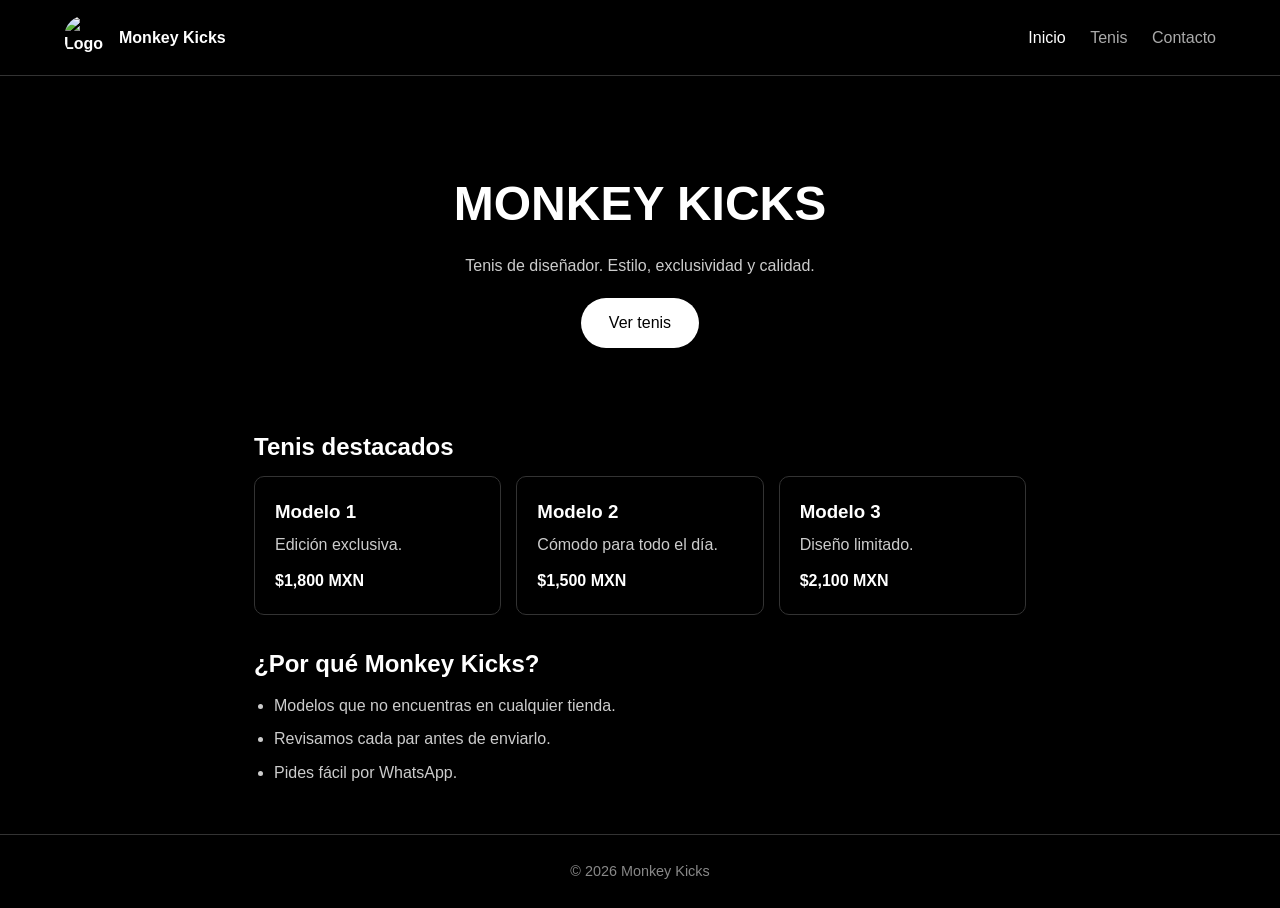
==== index.html @ 15a7f0fd "Fix logo image source in index.html Updated image source path for the logo." ====
<!DOCTYPE html>
<html lang="es">
<head>
  <meta charset="UTF-8">
  <meta name="viewport" content="width=device-width, initial-scale=1">
  <title>Monkey Kicks | Tenis de diseñador</title>
  <link rel="stylesheet" href="styles.css">
</head>
<body>
  <header>
    <a class="marca" href="index.html">
      <img src=monkey-kicks-logo.png" alt="Logo de Monkey Kicks">
      <span>Monkey Kicks</span>
    </a>
    <nav>
      <a href="index.html" class="activo">Inicio</a>
      <a href="tenis.html">Tenis</a>
      <a href="contacto.html">Contacto</a>
    </nav>
  </header>
  <main>
    <section class="portada">
      <h1>MONKEY KICKS</h1>
      <p>Tenis de diseñador. Estilo, exclusividad y calidad.</p>
      <a class="boton" href="tenis.html">Ver tenis</a>
    </section>

    <h2>Tenis destacados</h2>
    <div class="modelos">
      <div class="modelo">
        <h3>Modelo 1</h3>
        <p>Edición exclusiva.</p>
        <span class="precio">$1,800 MXN</span>
      </div>
      <div class="modelo">
        <h3>Modelo 2</h3>
        <p>Cómodo para todo el día.</p>
        <span class="precio">$1,500 MXN</span>
      </div>
      <div class="modelo">
        <h3>Modelo 3</h3>
        <p>Diseño limitado.</p>
        <span class="precio">$2,100 MXN</span>
      </div>
    </div>

    <h2>¿Por qué Monkey Kicks?</h2>
    <ul>
      <li>Modelos que no encuentras en cualquier tienda.</li>
      <li>Revisamos cada par antes de enviarlo.</li>
      <li>Pides fácil por WhatsApp.</li>
    </ul>
  </main>
  <footer>
    <p>&copy; <span id="anio">2026</span> Monkey Kicks </p>
  </footer>
</body>
</html>
---- styles.css ----
* { box-sizing: border-box; margin: 0; padding: 0; }

body {
  font-family: Arial, Helvetica, sans-serif;
  background: #000;
  color: #fff;
  line-height: 1.6;
}

a { color: #fff; }

/* Encabezado */
header {
  display: flex;
  justify-content: space-between;
  align-items: center;
  flex-wrap: wrap;
  gap: 10px;
  padding: 15px 5%;
  border-bottom: 1px solid #333;
}
.marca { display: flex; align-items: center; gap: 10px; font-weight: bold; text-decoration: none; }
.marca img { width: 45px; height: 45px; border-radius: 50%; }
nav a { margin-left: 20px; text-decoration: none; color: #aaa; }
nav a:hover, nav a.activo { color: #fff; }

/* Contenido */
main { max-width: 900px; margin: 0 auto; padding: 40px 5%; }
h1 { font-size: 2.2rem; margin-bottom: 10px; }
h2 { font-size: 1.5rem; margin: 30px 0 10px; }
p { color: #ccc; margin-bottom: 10px; }

.portada { text-align: center; padding: 50px 0; }
.portada h1 { font-size: 3rem; }

.boton {
  display: inline-block;
  background: #fff;
  color: #000;
  padding: 12px 28px;
  border: none;
  border-radius: 25px;
  font-size: 1rem;
  text-decoration: none;
  cursor: pointer;
  margin-top: 10px;
}

/* Modelos */
.modelos { display: flex; flex-wrap: wrap; gap: 15px; }
.modelo { flex: 1 1 220px; border: 1px solid #333; border-radius: 10px; padding: 20px; }
.modelo h3 { margin-bottom: 5px; }
.precio { color: #fff; font-weight: bold; }

/* Tabla */
table { width: 100%; border-collapse: collapse; margin-top: 10px; }
th, td { border: 1px solid #333; padding: 10px; text-align: left; }
th { background: #111; }

/* Lista */
ul, ol { margin-left: 20px; color: #ccc; }
li { margin-bottom: 8px; }

/* Formulario */
form { display: flex; flex-direction: column; gap: 12px; max-width: 500px; }
label { font-weight: bold; }
input, select, textarea {
  width: 100%;
  padding: 10px;
  margin-top: 5px;
  background: #111;
  color: #fff;
  border: 1px solid #333;
  border-radius: 6px;
  font-family: inherit;
  font-size: 1rem;
}

/* Pie de página */
footer { text-align: center; padding: 25px 5%; border-top: 1px solid #333; color: #888; font-size: 0.9rem; }
footer p { color: #888; margin: 0; }
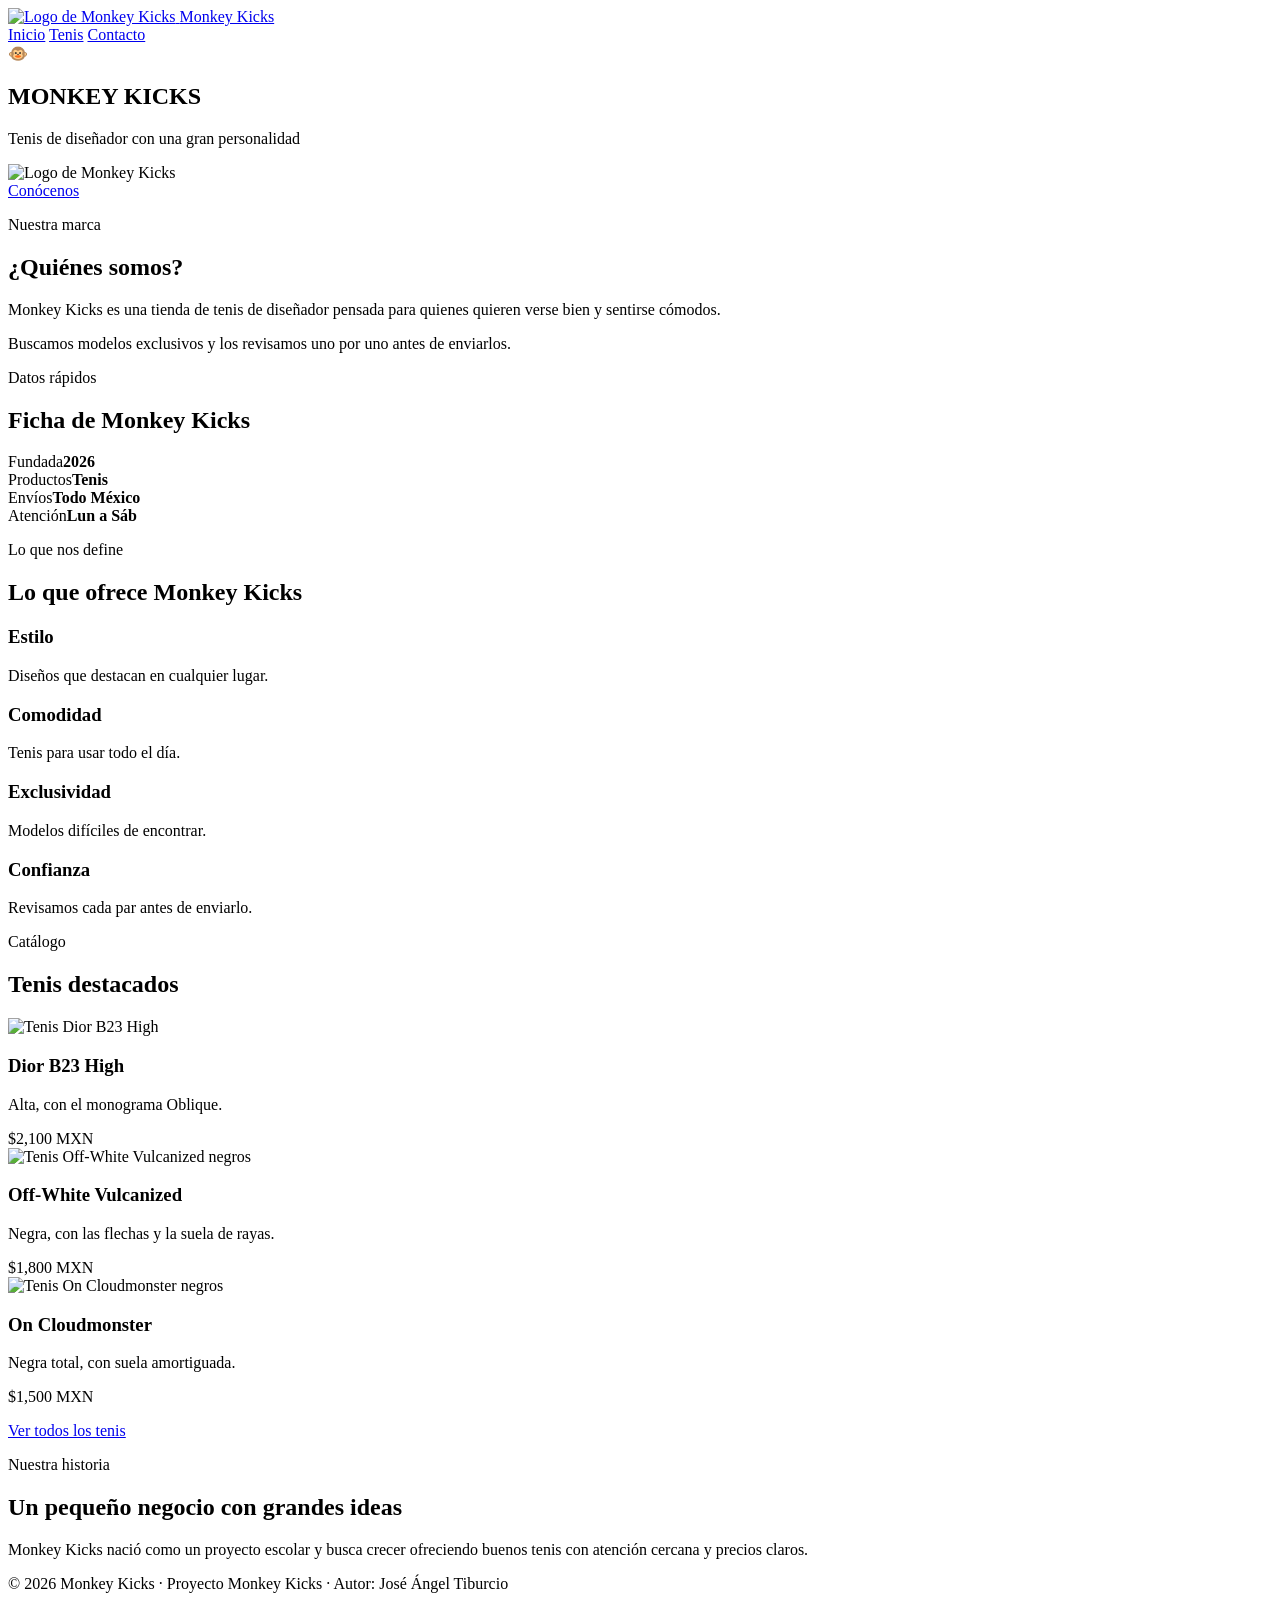
==== commit 9b8d530c: "Add files via upload" ====
--- a/index.html
+++ b/index.html
@@ -4,12 +4,12 @@
   <meta charset="UTF-8">
   <meta name="viewport" content="width=device-width, initial-scale=1">
   <title>Monkey Kicks | Tenis de diseñador</title>
-  <link rel="stylesheet" href="styles.css">
+  <link rel="stylesheet" href="CSS/styles.css">
 </head>
 <body>
   <header>
     <a class="marca" href="index.html">
-      <img src=monkey-kicks-logo.png" alt="Logo de Monkey Kicks">
+      <img src="assets/img/monkey-kicks-logo.png" alt="Logo de Monkey Kicks">
       <span>Monkey Kicks</span>
     </a>
     <nav>
@@ -20,39 +20,78 @@
   </header>
   <main>
     <section class="portada">
+      <div class="emoji">🐵</div>
       <h1>MONKEY KICKS</h1>
-      <p>Tenis de diseñador. Estilo, exclusividad y calidad.</p>
-      <a class="boton" href="tenis.html">Ver tenis</a>
+      <p>Tenis de diseñador con una gran personalidad</p>
+      <img src="assets/img/monkey-kicks-logo.png" alt="Logo de Monkey Kicks">
+      <br>
+      <a class="boton" href="#quienes">Conócenos</a>
     </section>
 
-    <h2>Tenis destacados</h2>
-    <div class="modelos">
-      <div class="modelo">
-        <h3>Modelo 1</h3>
-        <p>Edición exclusiva.</p>
-        <span class="precio">$1,800 MXN</span>
+    <section id="quienes">
+      <p class="etiqueta">Nuestra marca</p>
+      <h2>¿Quiénes somos?</h2>
+      <p>Monkey Kicks es una tienda de tenis de diseñador pensada para quienes quieren verse bien y sentirse cómodos.</p>
+      <p>Buscamos modelos exclusivos y los revisamos uno por uno antes de enviarlos.</p>
+    </section>
+
+    <section>
+      <p class="etiqueta">Datos rápidos</p>
+      <h2>Ficha de Monkey Kicks</h2>
+      <div class="ficha">
+        <div class="dato"><span>Fundada</span><strong>2026</strong></div>
+        <div class="dato"><span>Productos</span><strong>Tenis</strong></div>
+        <div class="dato"><span>Envíos</span><strong>Todo México</strong></div>
+        <div class="dato"><span>Atención</span><strong>Lun a Sáb</strong></div>
       </div>
-      <div class="modelo">
-        <h3>Modelo 2</h3>
-        <p>Cómodo para todo el día.</p>
-        <span class="precio">$1,500 MXN</span>
+    </section>
+
+    <section>
+      <p class="etiqueta">Lo que nos define</p>
+      <h2>Lo que ofrece Monkey Kicks</h2>
+      <div class="modelos">
+        <div class="modelo"><h3>Estilo</h3><p>Diseños que destacan en cualquier lugar.</p></div>
+        <div class="modelo"><h3>Comodidad</h3><p>Tenis para usar todo el día.</p></div>
+        <div class="modelo"><h3>Exclusividad</h3><p>Modelos difíciles de encontrar.</p></div>
+        <div class="modelo"><h3>Confianza</h3><p>Revisamos cada par antes de enviarlo.</p></div>
       </div>
-      <div class="modelo">
-        <h3>Modelo 3</h3>
-        <p>Diseño limitado.</p>
-        <span class="precio">$2,100 MXN</span>
+    </section>
+
+    <section>
+      <p class="etiqueta">Catálogo</p>
+      <h2>Tenis destacados</h2>
+      <div class="modelos">
+        <div class="modelo">
+          <img src="assets/img/tenis1.jpg" alt="Tenis Dior B23 High">
+          <h3>Dior B23 High</h3>
+          <p>Alta, con el monograma Oblique.</p>
+          <span class="precio">$2,100 MXN</span>
+        </div>
+        <div class="modelo">
+          <img src="assets/img/tenis2.jpg" alt="Tenis Off-White Vulcanized negros">
+          <h3>Off-White Vulcanized</h3>
+          <p>Negra, con las flechas y la suela de rayas.</p>
+          <span class="precio">$1,800 MXN</span>
+        </div>
+        <div class="modelo">
+          <img src="assets/img/tenis3.jpg" alt="Tenis On Cloudmonster negros">
+          <h3>On Cloudmonster</h3>
+          <p>Negra total, con suela amortiguada.</p>
+          <span class="precio">$1,500 MXN</span>
+        </div>
       </div>
-    </div>
+      <p><a class="boton" href="tenis.html">Ver todos los tenis</a></p>
+    </section>
 
-    <h2>¿Por qué Monkey Kicks?</h2>
-    <ul>
-      <li>Modelos que no encuentras en cualquier tienda.</li>
-      <li>Revisamos cada par antes de enviarlo.</li>
-      <li>Pides fácil por WhatsApp.</li>
-    </ul>
+    <section>
+      <p class="etiqueta">Nuestra historia</p>
+      <h2>Un pequeño negocio con grandes ideas</h2>
+      <p>Monkey Kicks nació como un proyecto escolar y busca crecer ofreciendo buenos tenis con atención cercana y precios claros.</p>
+    </section>
   </main>
   <footer>
-    <p>&copy; <span id="anio">2026</span> Monkey Kicks </p>
+    <p>&copy; <span id="anio">2026</span> Monkey Kicks &middot; Proyecto Monkey Kicks &middot; Autor: José Ángel Tiburcio</p>
   </footer>
+  <script src="JS/script.js"></script>
 </body>
 </html>
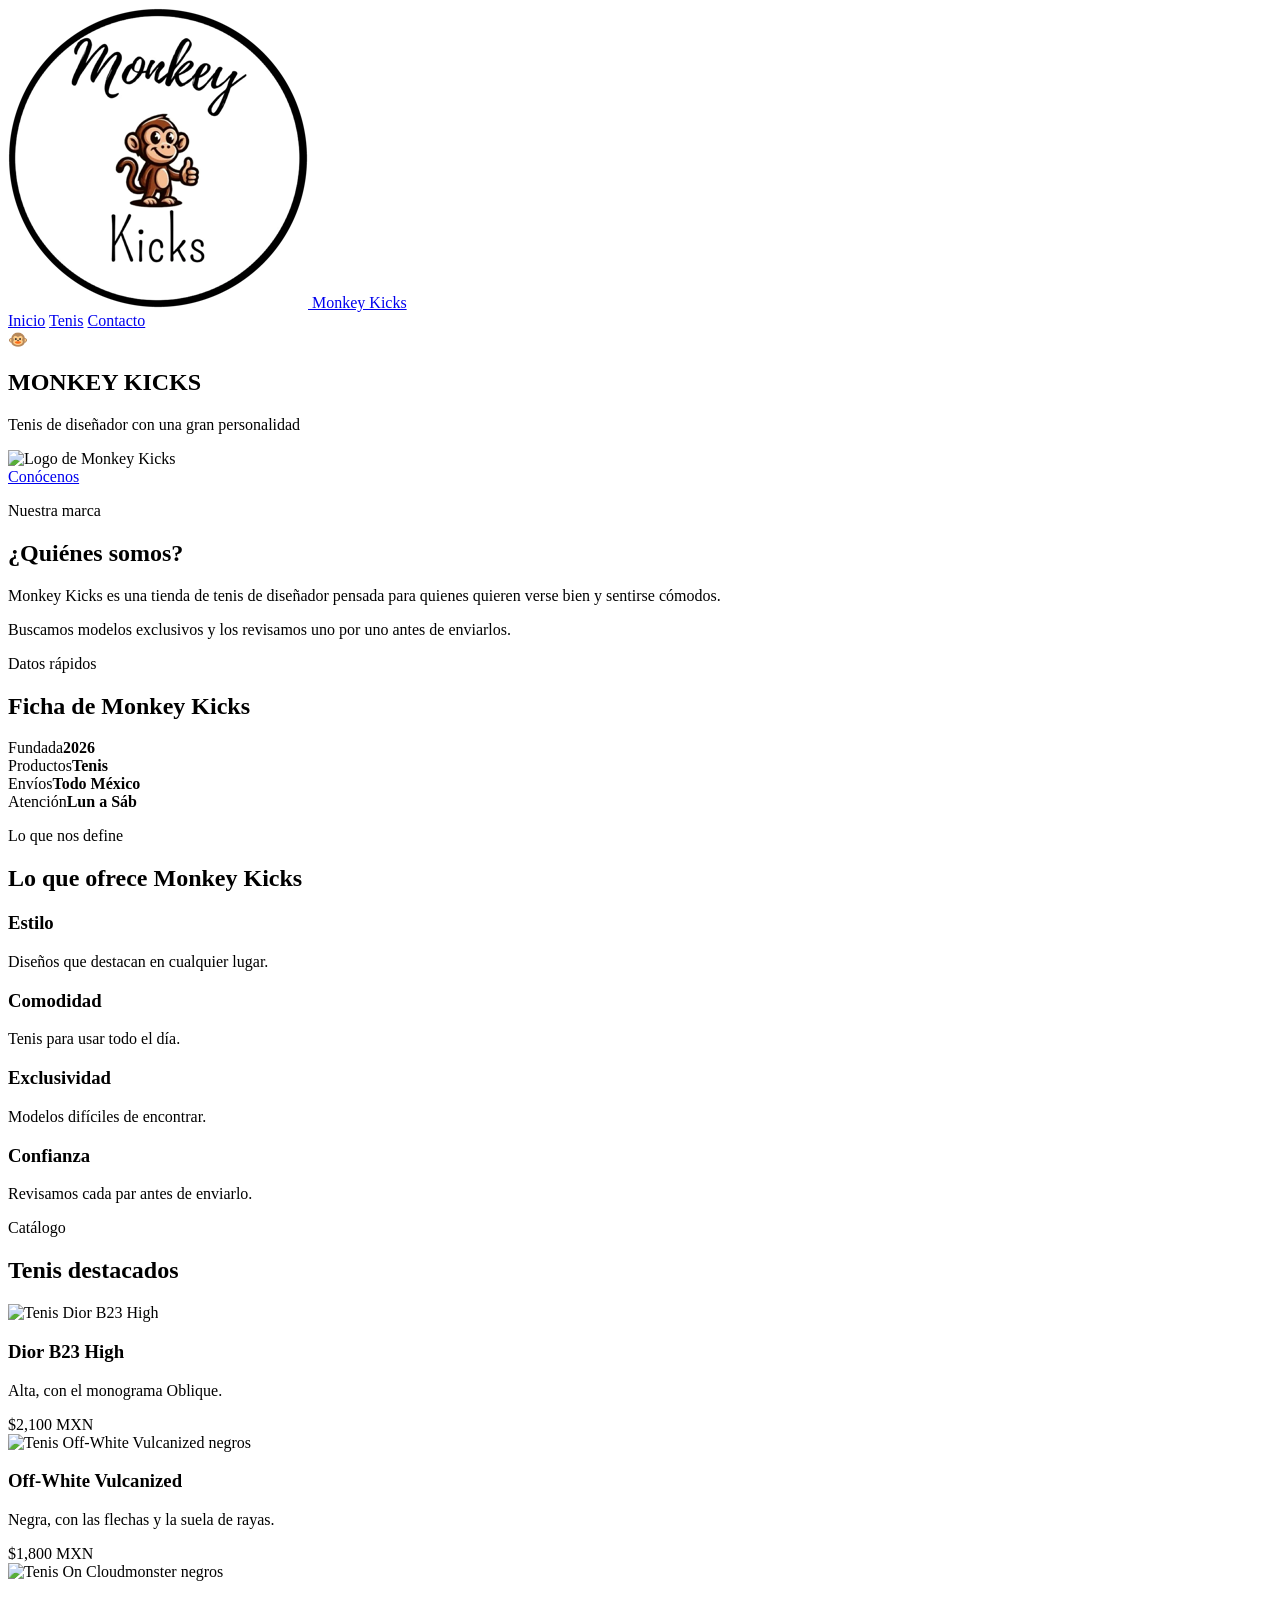
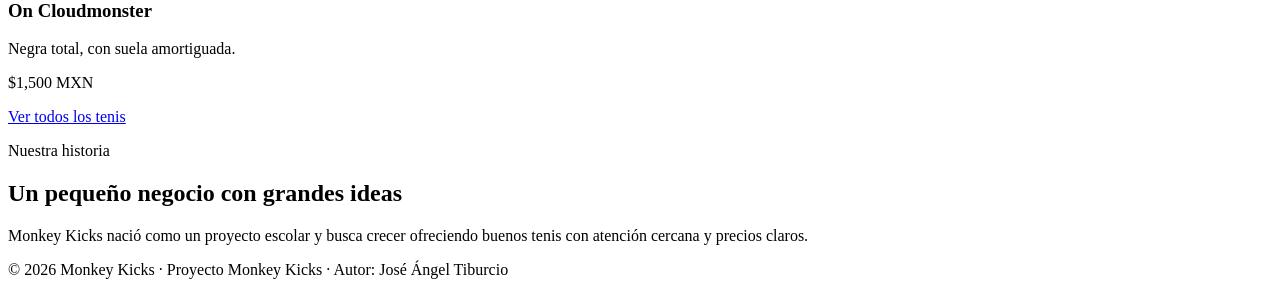
==== commit 31fe606a: "Fix image path and clean up index.html Updated image source path and removed script tag." ====
--- a/index.html
+++ b/index.html
@@ -9,7 +9,7 @@
 <body>
   <header>
     <a class="marca" href="index.html">
-      <img src="assets/img/monkey-kicks-logo.png" alt="Logo de Monkey Kicks">
+      <img src="monkey-kicks-logo.png" alt="Logo de Monkey Kicks">
       <span>Monkey Kicks</span>
     </a>
     <nav>
@@ -92,6 +92,5 @@
   <footer>
     <p>&copy; <span id="anio">2026</span> Monkey Kicks &middot; Proyecto Monkey Kicks &middot; Autor: José Ángel Tiburcio</p>
   </footer>
-  <script src="JS/script.js"></script>
 </body>
 </html>
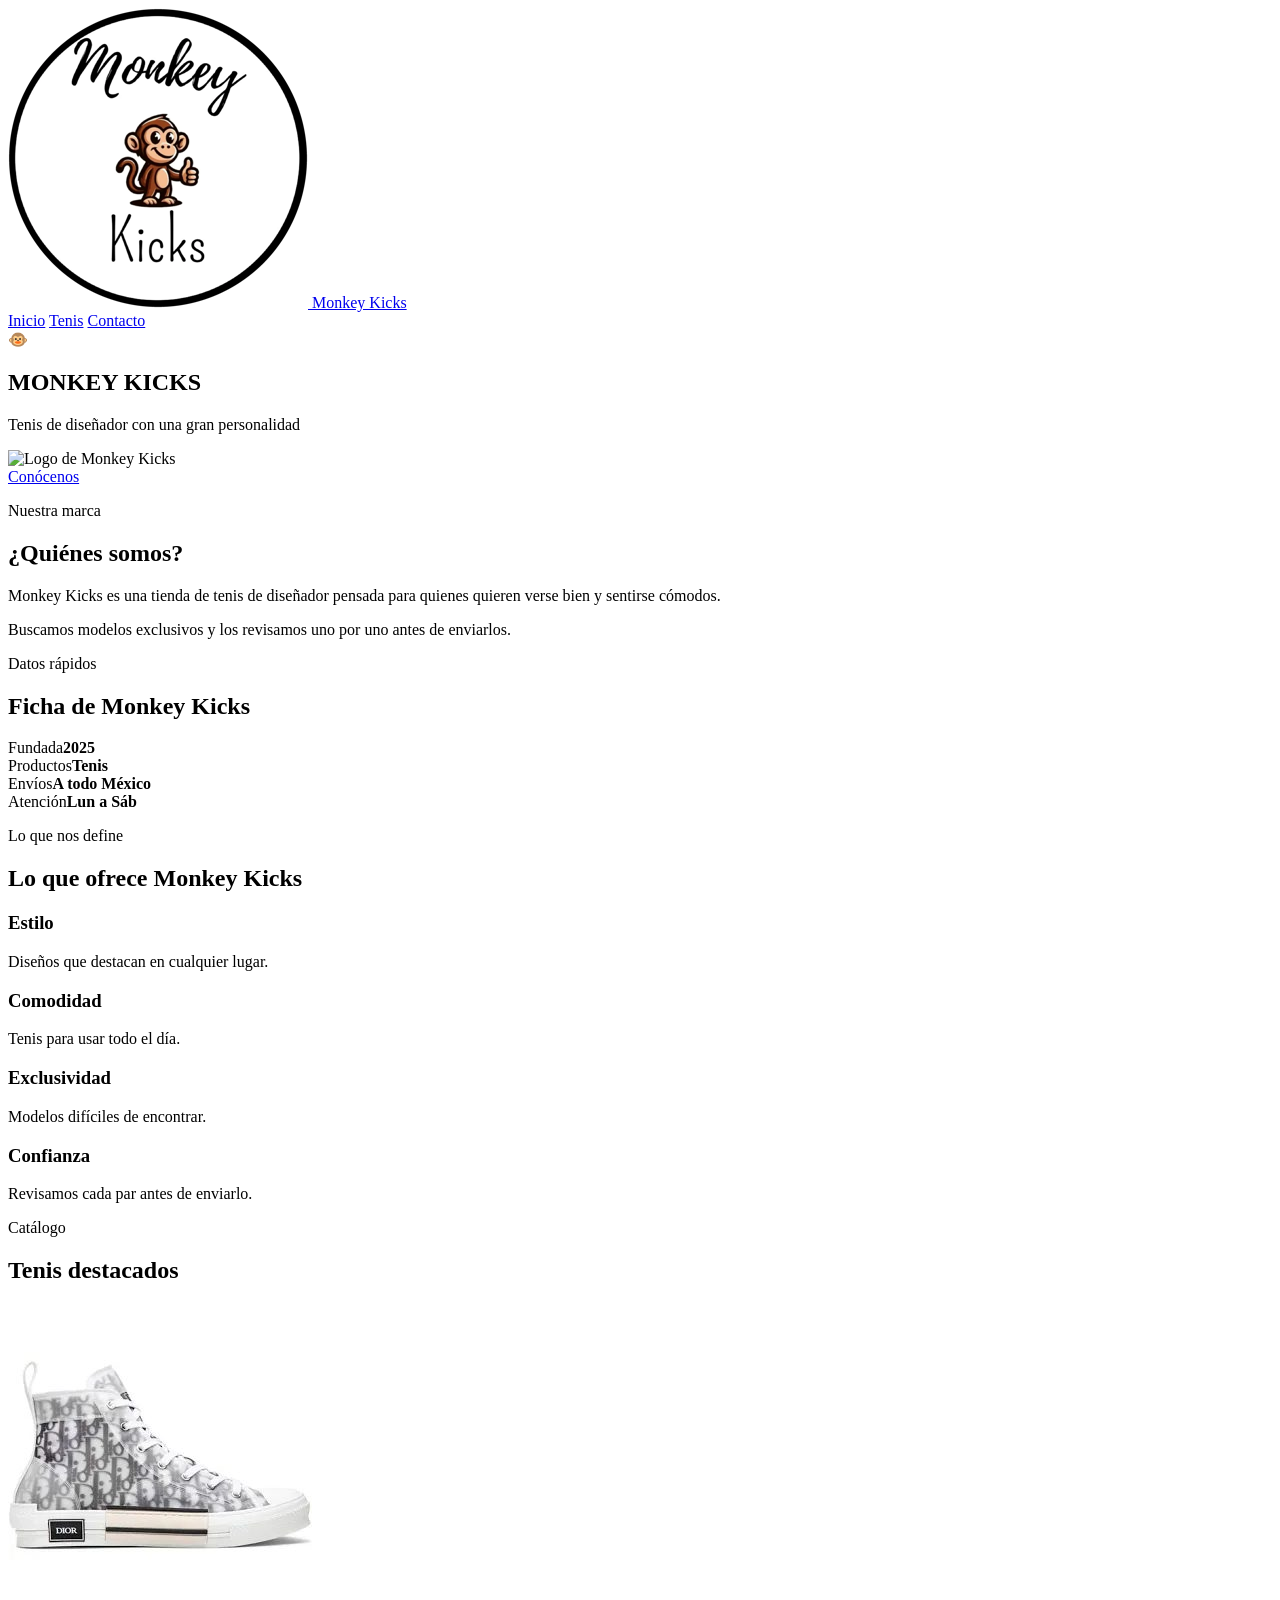
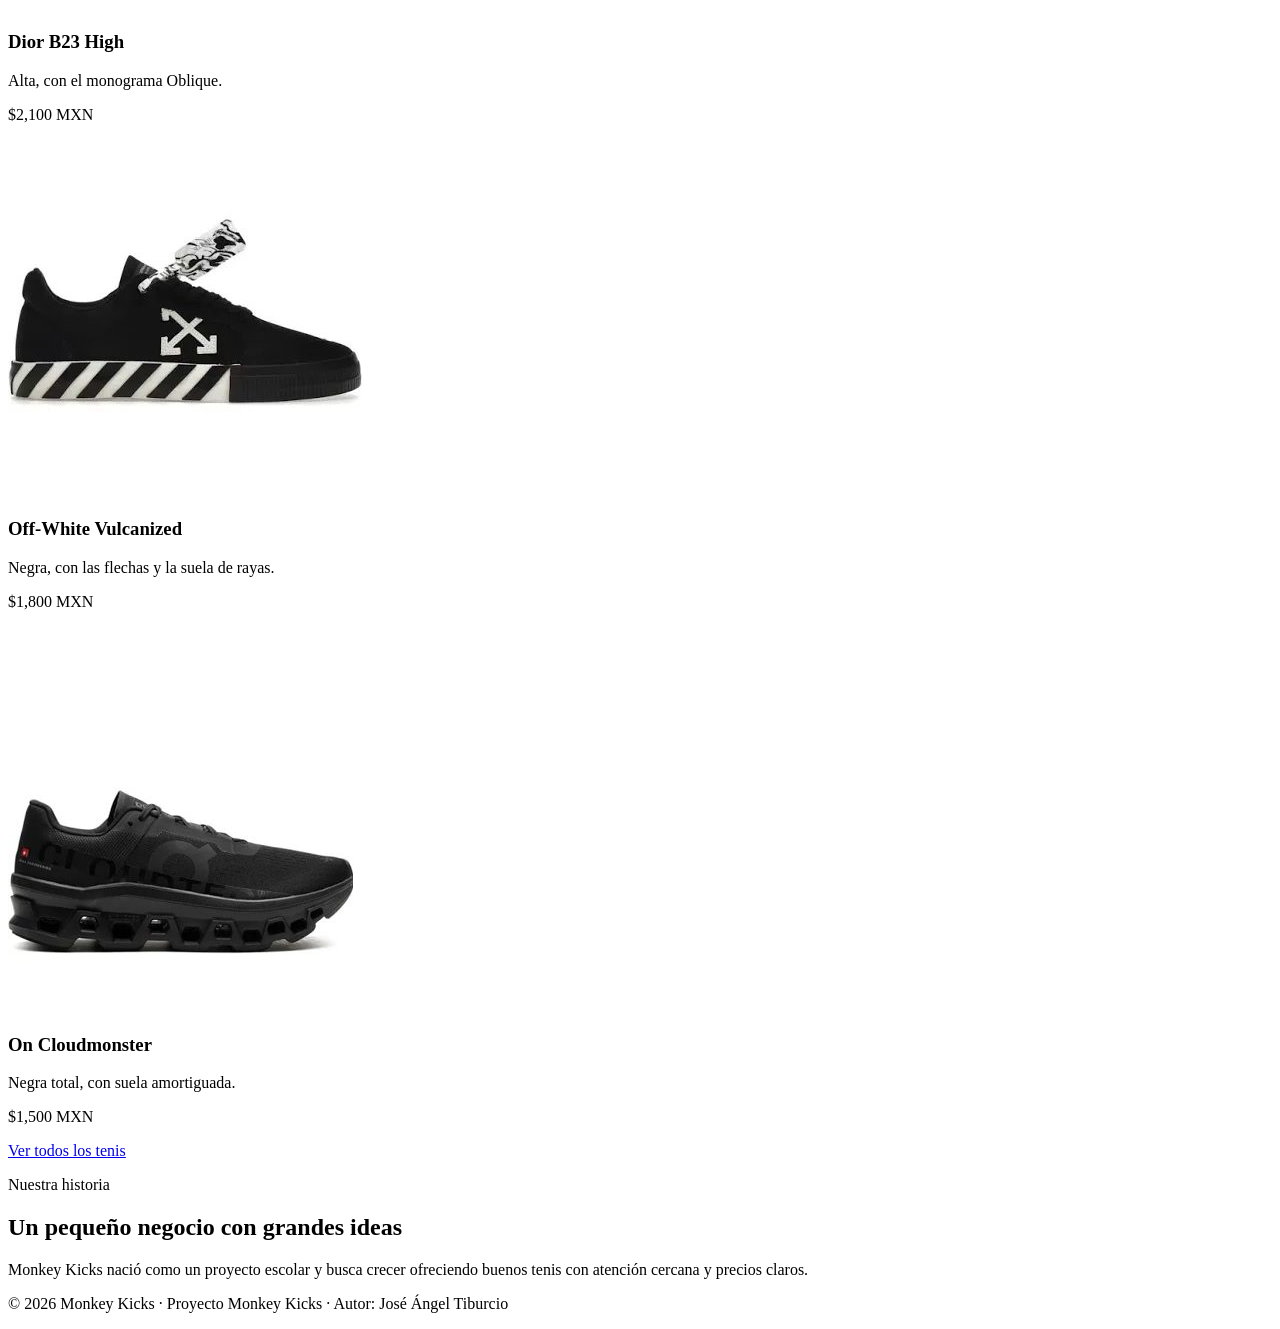
==== commit d01193aa: "Fix founding year and update image paths in index.html Updated founding year and image source paths." ====
--- a/index.html
+++ b/index.html
@@ -39,9 +39,9 @@
       <p class="etiqueta">Datos rápidos</p>
       <h2>Ficha de Monkey Kicks</h2>
       <div class="ficha">
-        <div class="dato"><span>Fundada</span><strong>2026</strong></div>
+        <div class="dato"><span>Fundada</span><strong>2025</strong></div>
         <div class="dato"><span>Productos</span><strong>Tenis</strong></div>
-        <div class="dato"><span>Envíos</span><strong>Todo México</strong></div>
+        <div class="dato"><span>Envíos</span><strong>A todo México</strong></div>
         <div class="dato"><span>Atención</span><strong>Lun a Sáb</strong></div>
       </div>
     </section>
@@ -62,19 +62,19 @@
       <h2>Tenis destacados</h2>
       <div class="modelos">
         <div class="modelo">
-          <img src="assets/img/tenis1.jpg" alt="Tenis Dior B23 High">
+          <img src="tenis1.jpg" alt="Tenis Dior B23 High">
           <h3>Dior B23 High</h3>
           <p>Alta, con el monograma Oblique.</p>
           <span class="precio">$2,100 MXN</span>
         </div>
         <div class="modelo">
-          <img src="assets/img/tenis2.jpg" alt="Tenis Off-White Vulcanized negros">
+          <img src="tenis2.jpg" alt="Tenis Off-White Vulcanized negros">
           <h3>Off-White Vulcanized</h3>
           <p>Negra, con las flechas y la suela de rayas.</p>
           <span class="precio">$1,800 MXN</span>
         </div>
         <div class="modelo">
-          <img src="assets/img/tenis3.jpg" alt="Tenis On Cloudmonster negros">
+          <img src="tenis3.jpg" alt="Tenis On Cloudmonster negros">
           <h3>On Cloudmonster</h3>
           <p>Negra total, con suela amortiguada.</p>
           <span class="precio">$1,500 MXN</span>
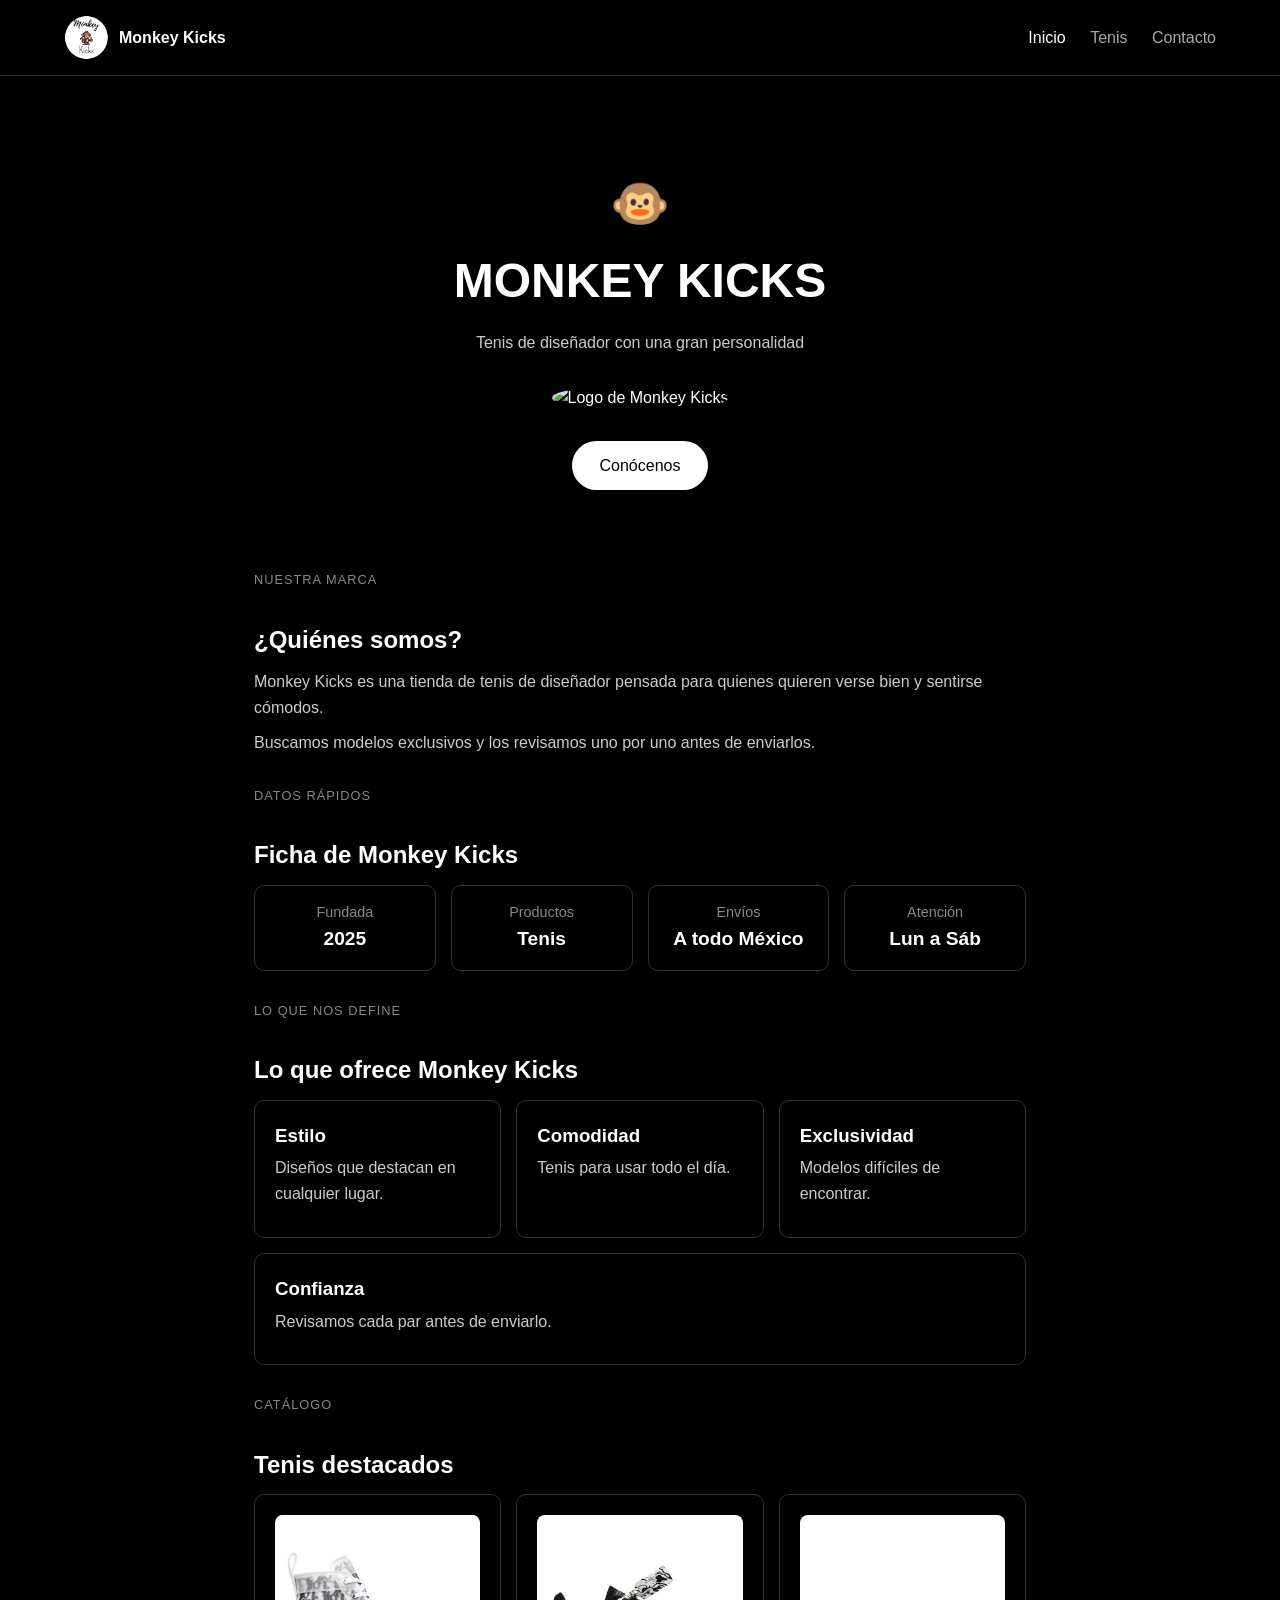
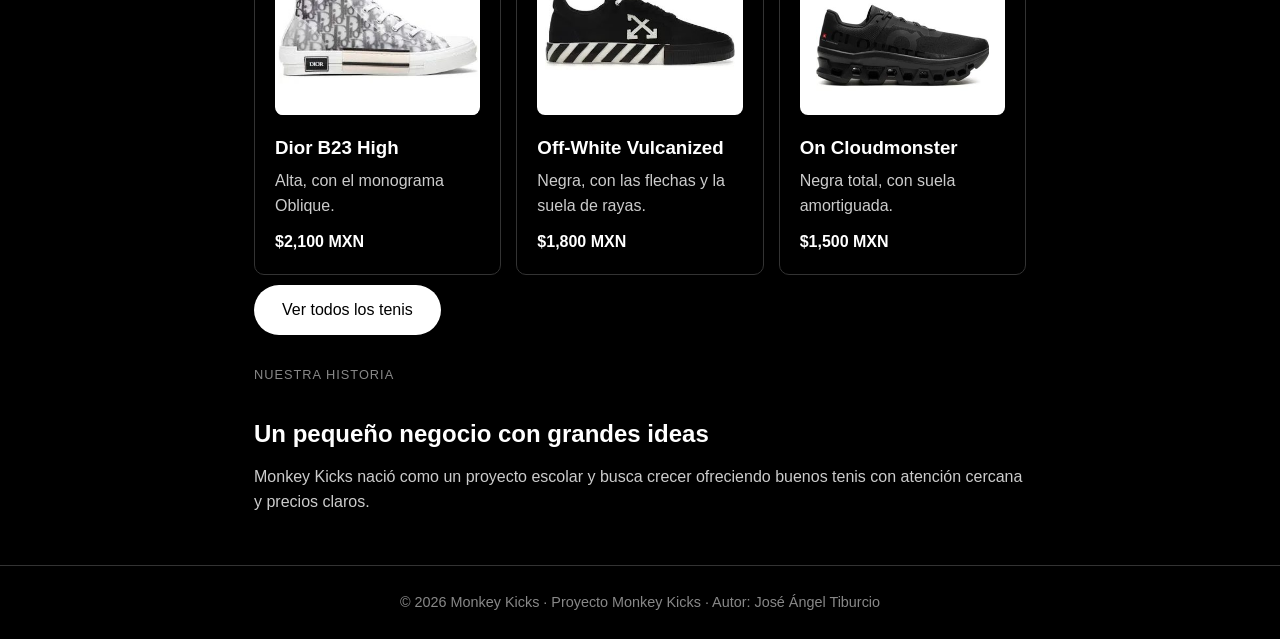
==== commit d0fc4f12: "Update index.html" ====
--- a/index.html
+++ b/index.html
@@ -4,7 +4,7 @@
   <meta charset="UTF-8">
   <meta name="viewport" content="width=device-width, initial-scale=1">
   <title>Monkey Kicks | Tenis de diseñador</title>
-  <link rel="stylesheet" href="CSS/styles.css">
+  <link rel="stylesheet" href="styles.css">
 </head>
 <body>
   <header>
--- a/styles.css
+++ b/styles.css
@@ -0,0 +1,94 @@
+
+* { box-sizing: border-box; margin: 0; padding: 0; }
+
+body {
+  font-family: Arial, Helvetica, sans-serif;
+  background: #000;
+  color: #fff;
+  line-height: 1.6;
+}
+
+a { color: #fff; }
+
+/* Encabezado */
+header {
+  display: flex;
+  justify-content: space-between;
+  align-items: center;
+  flex-wrap: wrap;
+  gap: 10px;
+  padding: 15px 5%;
+  border-bottom: 1px solid #333;
+}
+.marca { display: flex; align-items: center; gap: 10px; font-weight: bold; text-decoration: none; }
+.marca img { width: 45px; height: 45px; border-radius: 50%; }
+nav a { margin-left: 20px; text-decoration: none; color: #aaa; }
+nav a:hover, nav a.activo { color: #fff; }
+
+/* Contenido */
+main { max-width: 900px; margin: 0 auto; padding: 40px 5%; }
+h1 { font-size: 2.2rem; margin-bottom: 10px; }
+h2 { font-size: 1.5rem; margin: 30px 0 10px; }
+p { color: #ccc; margin-bottom: 10px; }
+
+.portada { text-align: center; padding: 50px 0; }
+.portada h1 { font-size: 3rem; }
+
+.boton {
+  display: inline-block;
+  background: #fff;
+  color: #000;
+  padding: 12px 28px;
+  border: none;
+  border-radius: 25px;
+  font-size: 1rem;
+  text-decoration: none;
+  cursor: pointer;
+  margin-top: 10px;
+}
+
+/* Modelos */
+.modelos { display: flex; flex-wrap: wrap; gap: 15px; }
+.modelo { flex: 1 1 220px; border: 1px solid #333; border-radius: 10px; padding: 20px; }
+.modelo h3 { margin-bottom: 5px; }
+.precio { color: #fff; font-weight: bold; }
+
+/* Tabla */
+table { width: 100%; border-collapse: collapse; margin-top: 10px; }
+th, td { border: 1px solid #333; padding: 10px; text-align: left; }
+th { background: #111; }
+
+/* Lista */
+ul, ol { margin-left: 20px; color: #ccc; }
+li { margin-bottom: 8px; }
+
+/* Formulario */
+form { display: flex; flex-direction: column; gap: 12px; max-width: 500px; }
+label { font-weight: bold; }
+input, select, textarea {
+  width: 100%;
+  padding: 10px;
+  margin-top: 5px;
+  background: #111;
+  color: #fff;
+  border: 1px solid #333;
+  border-radius: 6px;
+  font-family: inherit;
+  font-size: 1rem;
+}
+
+/* Pie de página */
+footer { text-align: center; padding: 25px 5%; border-top: 1px solid #333; color: #888; font-size: 0.9rem; }
+footer p { color: #888; margin: 0; }
+
+/* Portada con foto, ficha y tarjetas */
+.portada img { width: 160px; height: 160px; border-radius: 50%; margin: 20px 0; }
+.emoji { font-size: 3rem; }
+.ficha { display: flex; flex-wrap: wrap; gap: 15px; }
+.dato { flex: 1 1 180px; border: 1px solid #333; border-radius: 10px; padding: 15px; text-align: center; }
+.dato span { display: block; color: #888; font-size: 0.9rem; }
+.dato strong { font-size: 1.2rem; }
+.etiqueta { color: #888; text-transform: uppercase; font-size: 0.8rem; letter-spacing: 1px; margin-top: 30px; }
+
+/* Fotos de tenis */
+.modelo img { width: 100%; height: 200px; object-fit: contain; background: #fff; border-radius: 8px; margin-bottom: 10px; }
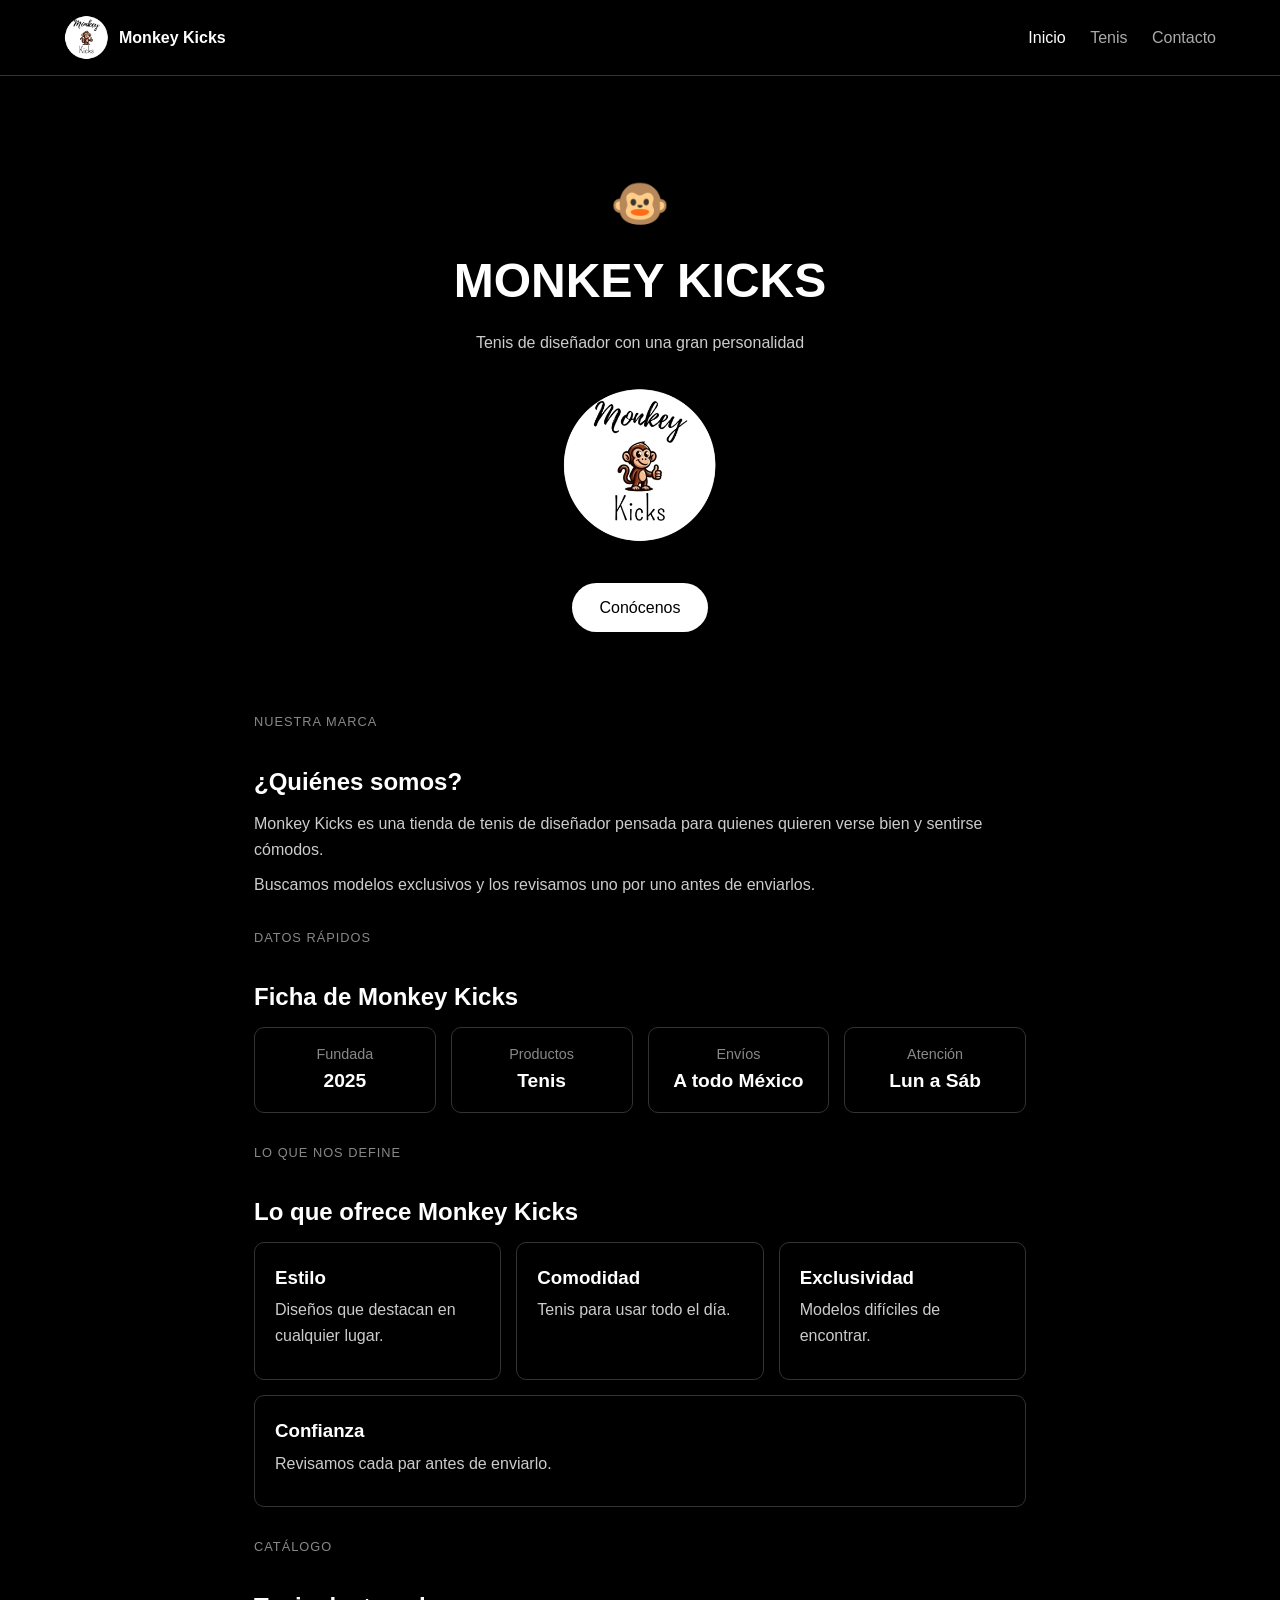
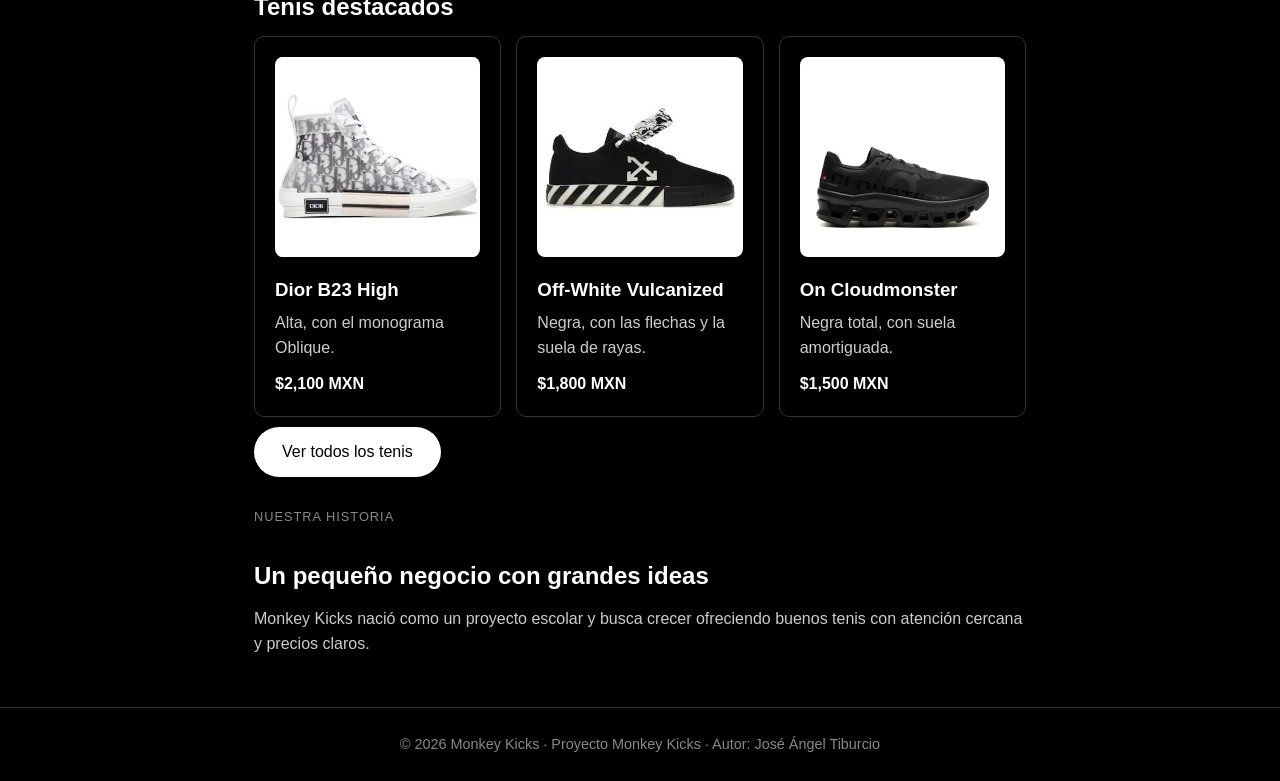
==== commit 03f03a25: "Update image source path in index.html" ====
--- a/index.html
+++ b/index.html
@@ -23,7 +23,7 @@
       <div class="emoji">🐵</div>
       <h1>MONKEY KICKS</h1>
       <p>Tenis de diseñador con una gran personalidad</p>
-      <img src="assets/img/monkey-kicks-logo.png" alt="Logo de Monkey Kicks">
+      <img src="monkey-kicks-logo.png" alt="Logo de Monkey Kicks">
       <br>
       <a class="boton" href="#quienes">Conócenos</a>
     </section>
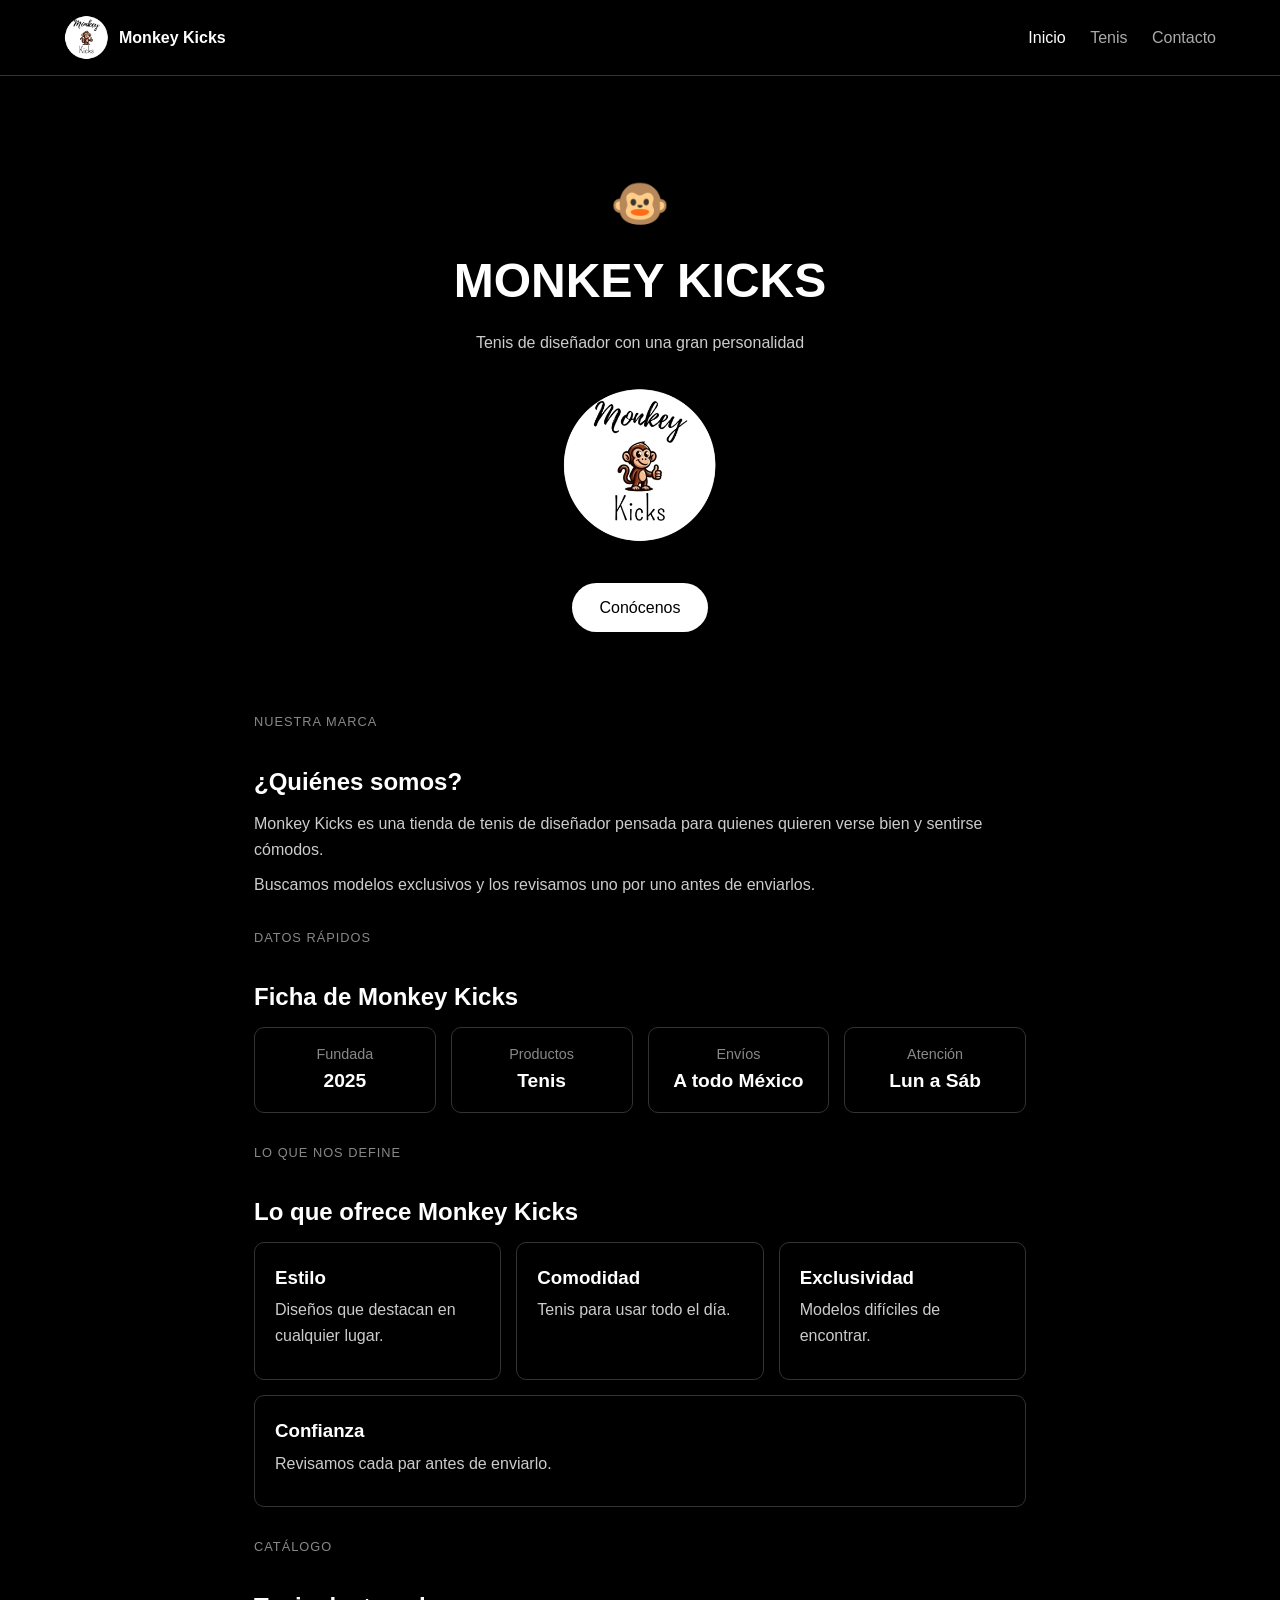
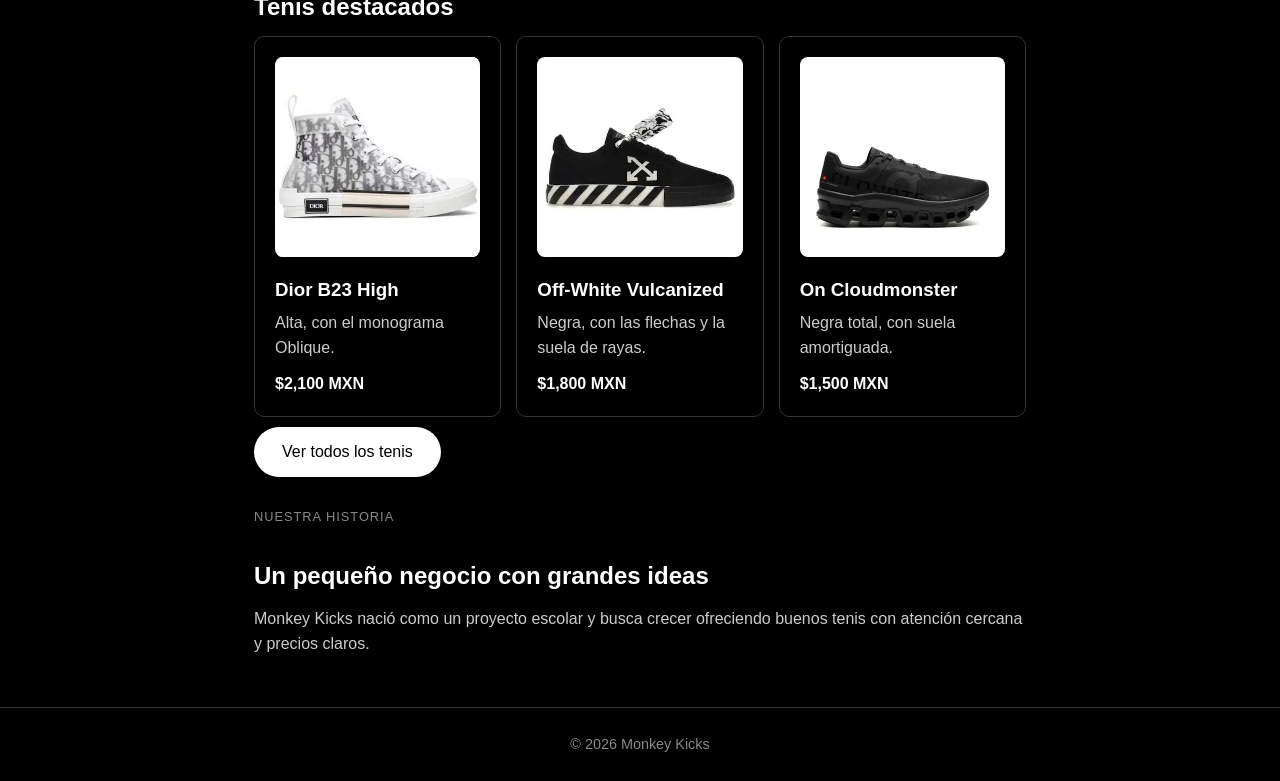
==== commit aa58e2b6: "Simplify footer content in index.html Removed project and author details from footer." ====
--- a/index.html
+++ b/index.html
@@ -4,6 +4,7 @@
   <meta charset="UTF-8">
   <meta name="viewport" content="width=device-width, initial-scale=1">
   <title>Monkey Kicks | Tenis de diseñador</title>
+  <link rel="stylesheet" href="./styles.css?v=2">
   <link rel="stylesheet" href="styles.css">
 </head>
 <body>
@@ -90,7 +91,7 @@
     </section>
   </main>
   <footer>
-    <p>&copy; <span id="anio">2026</span> Monkey Kicks &middot; Proyecto Monkey Kicks &middot; Autor: José Ángel Tiburcio</p>
+    <p>&copy; <span id="anio">2026</span> Monkey Kicks </p>
   </footer>
 </body>
 </html>
